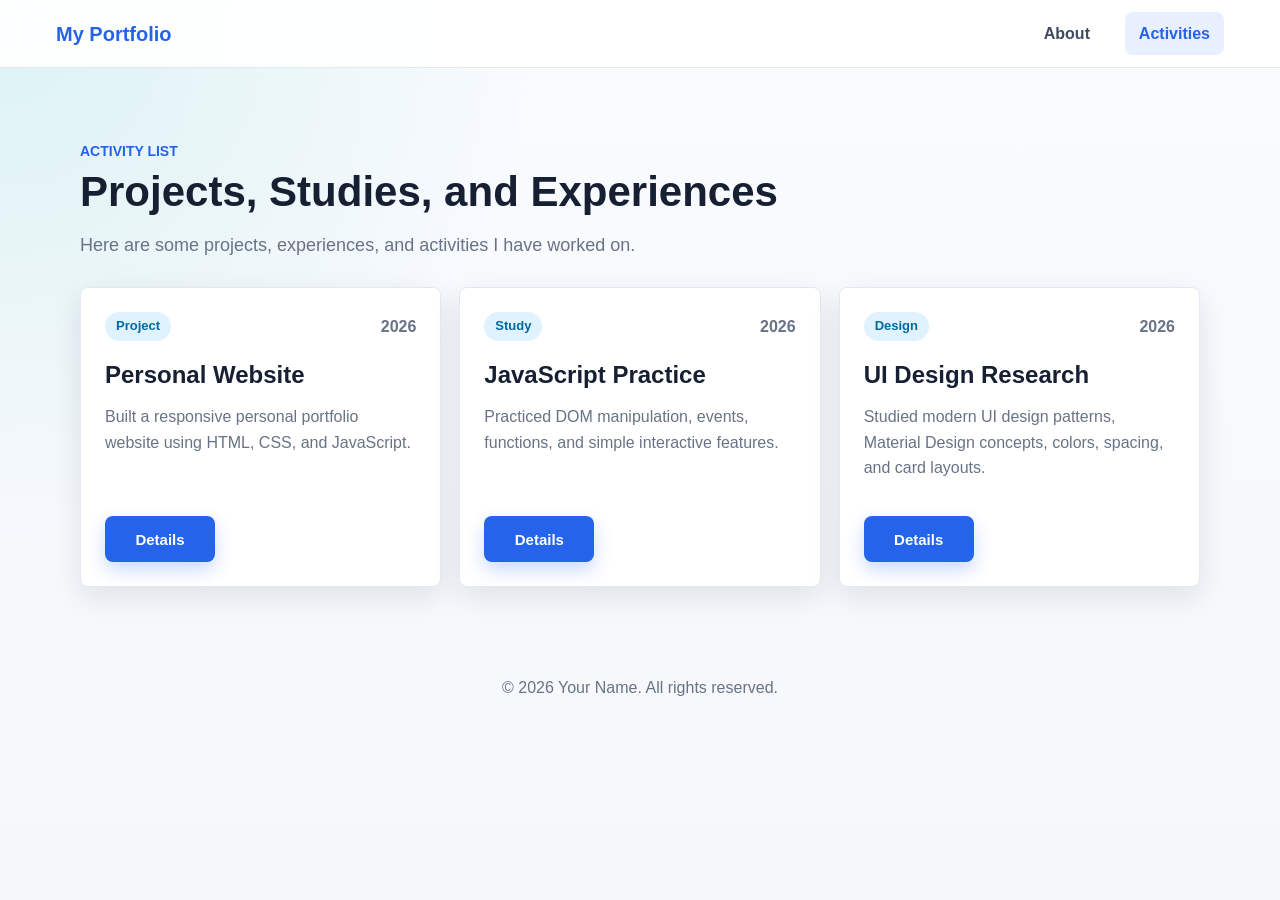
==== activities.html @ d39a6b67 "Add simple portfolio website" ====
<!DOCTYPE html>
<html lang="en">
<head>
  <meta charset="UTF-8" />
  <meta name="viewport" content="width=device-width, initial-scale=1.0" />
  <title>Activities | My Portfolio</title>
  <link rel="stylesheet" href="style.css" />
</head>
<body>
  <header class="app-bar">
    <a class="logo" href="index.html">My Portfolio</a>

    <nav id="navMenu" aria-label="Main navigation">
      <a href="index.html">About</a>
      <a href="activities.html" class="active">Activities</a>
    </nav>

    <button class="menu-btn" type="button" aria-label="Open navigation menu" onclick="toggleMenu()">
      <span></span>
      <span></span>
      <span></span>
    </button>
  </header>

  <main>
    <section class="page-title">
      <p class="eyebrow">Activity List</p>
      <h1>Projects, Studies, and Experiences</h1>
      <p>
        Here are some projects, experiences, and activities I have worked on.
      </p>
    </section>

    <section class="activity-list" aria-label="Portfolio activities">
      <article class="activity-card">
        <div class="activity-top">
          <span class="chip">Project</span>
          <span class="date">2026</span>
        </div>
        <h2>Personal Website</h2>
        <p>
          Built a responsive personal portfolio website using HTML, CSS, and
          JavaScript.
        </p>
        <button type="button" onclick="showMessage('Personal Website')">Details</button>
      </article>

      <article class="activity-card">
        <div class="activity-top">
          <span class="chip">Study</span>
          <span class="date">2026</span>
        </div>
        <h2>JavaScript Practice</h2>
        <p>
          Practiced DOM manipulation, events, functions, and simple interactive
          features.
        </p>
        <button type="button" onclick="showMessage('JavaScript Practice')">Details</button>
      </article>

      <article class="activity-card">
        <div class="activity-top">
          <span class="chip">Design</span>
          <span class="date">2026</span>
        </div>
        <h2>UI Design Research</h2>
        <p>
          Studied modern UI design patterns, Material Design concepts, colors,
          spacing, and card layouts.
        </p>
        <button type="button" onclick="showMessage('UI Design Research')">Details</button>
      </article>
    </section>
  </main>

  <footer>
    <p>© 2026 Your Name. All rights reserved.</p>
  </footer>

  <script src="script.js"></script>
</body>
</html>
---- style.css ----
:root {
  --primary: #2563eb;
  --primary-dark: #1d4ed8;
  --teal: #14b8a6;
  --amber: #f59e0b;
  --rose: #e11d48;
  --text: #172033;
  --muted: #687385;
  --surface: #ffffff;
  --background: #f5f7fb;
  --line: #e4e8f0;
  --shadow: 0 10px 30px rgba(15, 23, 42, 0.1);
}

* {
  box-sizing: border-box;
  margin: 0;
  padding: 0;
}

html {
  scroll-behavior: smooth;
}

body {
  min-height: 100vh;
  font-family: Arial, Helvetica, sans-serif;
  color: var(--text);
  background:
    radial-gradient(circle at top left, rgba(20, 184, 166, 0.13), transparent 34rem),
    linear-gradient(180deg, #f9fbff 0%, var(--background) 100%);
  line-height: 1.6;
}

a {
  color: inherit;
}

.app-bar {
  position: sticky;
  top: 0;
  z-index: 20;
  height: 68px;
  display: flex;
  align-items: center;
  justify-content: space-between;
  padding: 0 clamp(20px, 5vw, 56px);
  background: rgba(255, 255, 255, 0.92);
  border-bottom: 1px solid var(--line);
  backdrop-filter: blur(14px);
}

.logo {
  color: var(--primary);
  font-size: 20px;
  font-weight: 800;
  text-decoration: none;
}

nav {
  display: flex;
  align-items: center;
  gap: 10px;
}

nav a {
  min-width: 96px;
  padding: 9px 14px;
  border-radius: 8px;
  color: #3f4a5f;
  font-weight: 700;
  text-align: center;
  text-decoration: none;
  transition: background 0.2s ease, color 0.2s ease, transform 0.2s ease;
}

nav a:hover,
nav a.active {
  color: var(--primary);
  background: #e8f0ff;
}

nav a:hover {
  transform: translateY(-1px);
}

.menu-btn {
  display: none;
  width: 42px;
  height: 42px;
  border: 0;
  border-radius: 8px;
  background: var(--primary);
  cursor: pointer;
}

.menu-btn span {
  display: block;
  width: 18px;
  height: 2px;
  margin: 4px auto;
  background: white;
  border-radius: 999px;
}

main {
  width: min(1120px, calc(100% - 40px));
  margin: 0 auto;
}

.hero {
  min-height: calc(100vh - 68px);
  display: grid;
  grid-template-columns: minmax(0, 1.45fr) minmax(280px, 0.7fr);
  gap: 36px;
  align-items: center;
  padding: 56px 0;
}

.hero-content h1 {
  margin-top: 8px;
  font-size: clamp(42px, 8vw, 76px);
  line-height: 1;
}

.subtitle {
  margin-top: 18px;
  color: #415066;
  font-size: clamp(20px, 3vw, 28px);
  font-weight: 800;
}

.intro {
  max-width: 650px;
  margin-top: 18px;
  color: var(--muted);
  font-size: 18px;
}

.eyebrow {
  color: var(--primary);
  font-size: 14px;
  font-weight: 800;
  letter-spacing: 0;
  text-transform: uppercase;
}

.hero-actions {
  display: flex;
  flex-wrap: wrap;
  gap: 12px;
  margin-top: 30px;
}

.btn,
.activity-card button {
  min-height: 46px;
  display: inline-flex;
  align-items: center;
  justify-content: center;
  border: 0;
  border-radius: 8px;
  padding: 12px 18px;
  font-size: 15px;
  font-weight: 800;
  text-decoration: none;
  cursor: pointer;
  transition: transform 0.2s ease, box-shadow 0.2s ease, background 0.2s ease;
}

.btn.primary,
.activity-card button {
  color: white;
  background: var(--primary);
  box-shadow: 0 8px 18px rgba(37, 99, 235, 0.24);
}

.btn.secondary {
  color: var(--primary);
  background: white;
  border: 1px solid #cfe0ff;
}

.btn:hover,
.activity-card button:hover {
  transform: translateY(-2px);
}

.btn.primary:hover,
.activity-card button:hover {
  background: var(--primary-dark);
}

.profile-card,
.card,
.activity-card {
  border: 1px solid var(--line);
  border-radius: 8px;
  background: var(--surface);
  box-shadow: var(--shadow);
}

.profile-card {
  padding: 28px;
  text-align: center;
}

.avatar {
  width: 132px;
  height: 132px;
  display: grid;
  place-items: center;
  margin: 0 auto 18px;
  border-radius: 50%;
  color: white;
  background: linear-gradient(135deg, var(--primary), var(--teal));
  font-size: 38px;
  font-weight: 900;
  box-shadow: 0 14px 25px rgba(20, 184, 166, 0.22);
}

.profile-card h2 {
  font-size: 24px;
}

.profile-card p,
.profile-stats span {
  color: var(--muted);
}

.profile-stats {
  display: grid;
  grid-template-columns: repeat(2, 1fr);
  gap: 12px;
  margin-top: 24px;
}

.profile-stats div {
  padding: 14px;
  border-radius: 8px;
  background: #f7f9fd;
}

.profile-stats strong,
.profile-stats span {
  display: block;
}

.section {
  padding: 34px 0;
}

.section-heading {
  margin-bottom: 18px;
}

.section-heading h2,
.page-title h1 {
  margin-top: 6px;
  font-size: clamp(28px, 5vw, 42px);
  line-height: 1.15;
}

.card {
  padding: 24px;
}

.skill-grid {
  display: grid;
  grid-template-columns: repeat(4, 1fr);
  gap: 16px;
}

.skill-card {
  min-height: 170px;
}

.skill-card h3 {
  margin-top: 18px;
  font-size: 20px;
}

.skill-card p {
  margin-top: 8px;
  color: var(--muted);
}

.material-dot {
  width: 42px;
  height: 42px;
  display: block;
  border-radius: 50%;
}

.blue {
  background: var(--primary);
}

.teal {
  background: var(--teal);
}

.amber {
  background: var(--amber);
}

.rose {
  background: var(--rose);
}

.page-title {
  padding: 72px 0 28px;
}

.page-title p:last-child {
  max-width: 680px;
  margin-top: 14px;
  color: var(--muted);
  font-size: 18px;
}

.activity-list {
  display: grid;
  grid-template-columns: repeat(3, 1fr);
  gap: 18px;
  padding-bottom: 60px;
}

.activity-card {
  min-height: 300px;
  display: flex;
  flex-direction: column;
  padding: 24px;
}

.activity-top {
  display: flex;
  align-items: center;
  justify-content: space-between;
  gap: 12px;
}

.chip {
  display: inline-flex;
  align-items: center;
  min-height: 28px;
  padding: 4px 11px;
  border-radius: 999px;
  color: #0369a1;
  background: #e0f2fe;
  font-size: 13px;
  font-weight: 800;
}

.date {
  color: var(--muted);
  font-weight: 700;
}

.activity-card h2 {
  margin-top: 20px;
  font-size: 24px;
  line-height: 1.2;
}

.activity-card p {
  margin: 14px 0 22px;
  color: var(--muted);
}

.activity-card button {
  width: 110px;
  margin-top: auto;
}

footer {
  padding: 28px 20px 34px;
  color: var(--muted);
  text-align: center;
}

@media (max-width: 860px) {
  .menu-btn {
    display: block;
  }

  nav {
    position: absolute;
    top: 68px;
    right: 20px;
    left: 20px;
    display: none;
    flex-direction: column;
    align-items: stretch;
    padding: 14px;
    border: 1px solid var(--line);
    border-radius: 8px;
    background: white;
    box-shadow: var(--shadow);
  }

  nav.show {
    display: flex;
  }

  nav a {
    width: 100%;
  }

  .hero {
    grid-template-columns: 1fr;
    min-height: auto;
    padding: 44px 0;
  }

  .skill-grid,
  .activity-list {
    grid-template-columns: repeat(2, 1fr);
  }
}

@media (max-width: 560px) {
  main {
    width: min(100% - 28px, 1120px);
  }

  .app-bar {
    padding: 0 16px;
  }

  .hero-actions,
  .btn {
    width: 100%;
  }

  .skill-grid,
  .activity-list {
    grid-template-columns: 1fr;
  }

  .profile-stats {
    grid-template-columns: 1fr;
  }
}
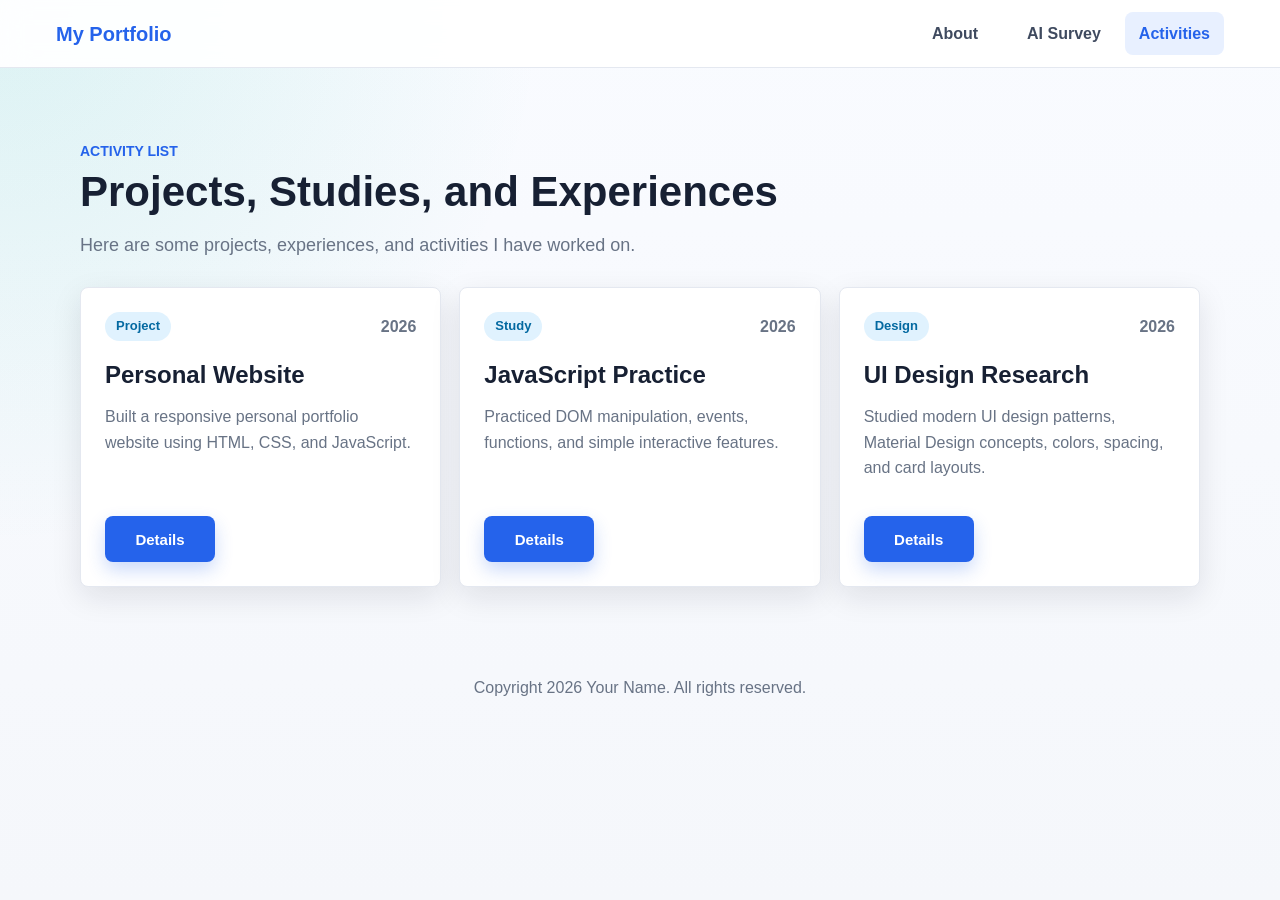
==== commit c417e97a: "Add AI survey service section" ====
--- a/activities.html
+++ b/activities.html
@@ -1,5 +1,5 @@
 <!DOCTYPE html>
-<html lang="en">
+<html lang="ko">
 <head>
   <meta charset="UTF-8" />
   <meta name="viewport" content="width=device-width, initial-scale=1.0" />
@@ -12,6 +12,7 @@
 
     <nav id="navMenu" aria-label="Main navigation">
       <a href="index.html">About</a>
+      <a href="index.html#ai-survey">AI Survey</a>
       <a href="activities.html" class="active">Activities</a>
     </nav>
 
@@ -74,7 +75,7 @@
   </main>
 
   <footer>
-    <p>© 2026 Your Name. All rights reserved.</p>
+    <p>Copyright 2026 Your Name. All rights reserved.</p>
   </footer>
 
   <script src="script.js"></script>
--- a/style.css
+++ b/style.css
@@ -153,7 +153,8 @@
 }
 
 .btn,
-.activity-card button {
+.activity-card button,
+.contact-form button {
   min-height: 46px;
   display: inline-flex;
   align-items: center;
@@ -169,7 +170,8 @@
 }
 
 .btn.primary,
-.activity-card button {
+.activity-card button,
+.contact-form button {
   color: white;
   background: var(--primary);
   box-shadow: 0 8px 18px rgba(37, 99, 235, 0.24);
@@ -182,12 +184,14 @@
 }
 
 .btn:hover,
-.activity-card button:hover {
+.activity-card button:hover,
+.contact-form button:hover {
   transform: translateY(-2px);
 }
 
 .btn.primary:hover,
-.activity-card button:hover {
+.activity-card button:hover,
+.contact-form button:hover {
   background: var(--primary-dark);
 }
 
@@ -371,6 +375,117 @@
 .activity-card button {
   width: 110px;
   margin-top: auto;
+}
+
+.ai-survey {
+  padding-bottom: 70px;
+}
+
+.survey-layout {
+  display: grid;
+  grid-template-columns: minmax(0, 0.85fr) minmax(320px, 1.15fr);
+  gap: 20px;
+  align-items: start;
+}
+
+.survey-copy,
+.contact-form {
+  border: 1px solid var(--line);
+  border-radius: 8px;
+  background: var(--surface);
+  box-shadow: var(--shadow);
+}
+
+.survey-copy {
+  padding: 28px;
+}
+
+.survey-copy h3 {
+  font-size: 24px;
+  line-height: 1.25;
+}
+
+.survey-copy p {
+  margin-top: 14px;
+  color: var(--muted);
+}
+
+.webhook-note {
+  padding: 14px;
+  border-radius: 8px;
+  background: #eef6ff;
+  color: #295381;
+  font-weight: 700;
+}
+
+.contact-form {
+  display: grid;
+  gap: 10px;
+  padding: 24px;
+}
+
+.contact-form label {
+  color: #344154;
+  font-size: 14px;
+  font-weight: 800;
+}
+
+.contact-form input,
+.contact-form textarea {
+  width: 100%;
+  border: 1px solid #d5dce8;
+  border-radius: 8px;
+  padding: 13px 14px;
+  color: var(--text);
+  background: #fbfcff;
+  font: inherit;
+  outline: none;
+  transition: border-color 0.2s ease, box-shadow 0.2s ease;
+}
+
+.contact-form textarea {
+  min-height: 150px;
+  resize: vertical;
+}
+
+.contact-form input:focus,
+.contact-form textarea:focus {
+  border-color: var(--primary);
+  box-shadow: 0 0 0 4px rgba(37, 99, 235, 0.12);
+}
+
+.contact-form button {
+  width: 100%;
+  margin-top: 8px;
+}
+
+.response-message {
+  display: none;
+  margin-top: 8px;
+  padding: 13px 14px;
+  border-radius: 8px;
+  font-weight: 800;
+}
+
+.response-message.is-info,
+.response-message.is-success,
+.response-message.is-error {
+  display: block;
+}
+
+.response-message.is-info {
+  color: #1d4ed8;
+  background: #e8f0ff;
+}
+
+.response-message.is-success {
+  color: #047857;
+  background: #dcfce7;
+}
+
+.response-message.is-error {
+  color: #be123c;
+  background: #ffe4e6;
 }
 
 footer {
@@ -414,7 +529,8 @@
   }
 
   .skill-grid,
-  .activity-list {
+  .activity-list,
+  .survey-layout {
     grid-template-columns: repeat(2, 1fr);
   }
 }
@@ -434,7 +550,8 @@
   }
 
   .skill-grid,
-  .activity-list {
+  .activity-list,
+  .survey-layout {
     grid-template-columns: 1fr;
   }
 
